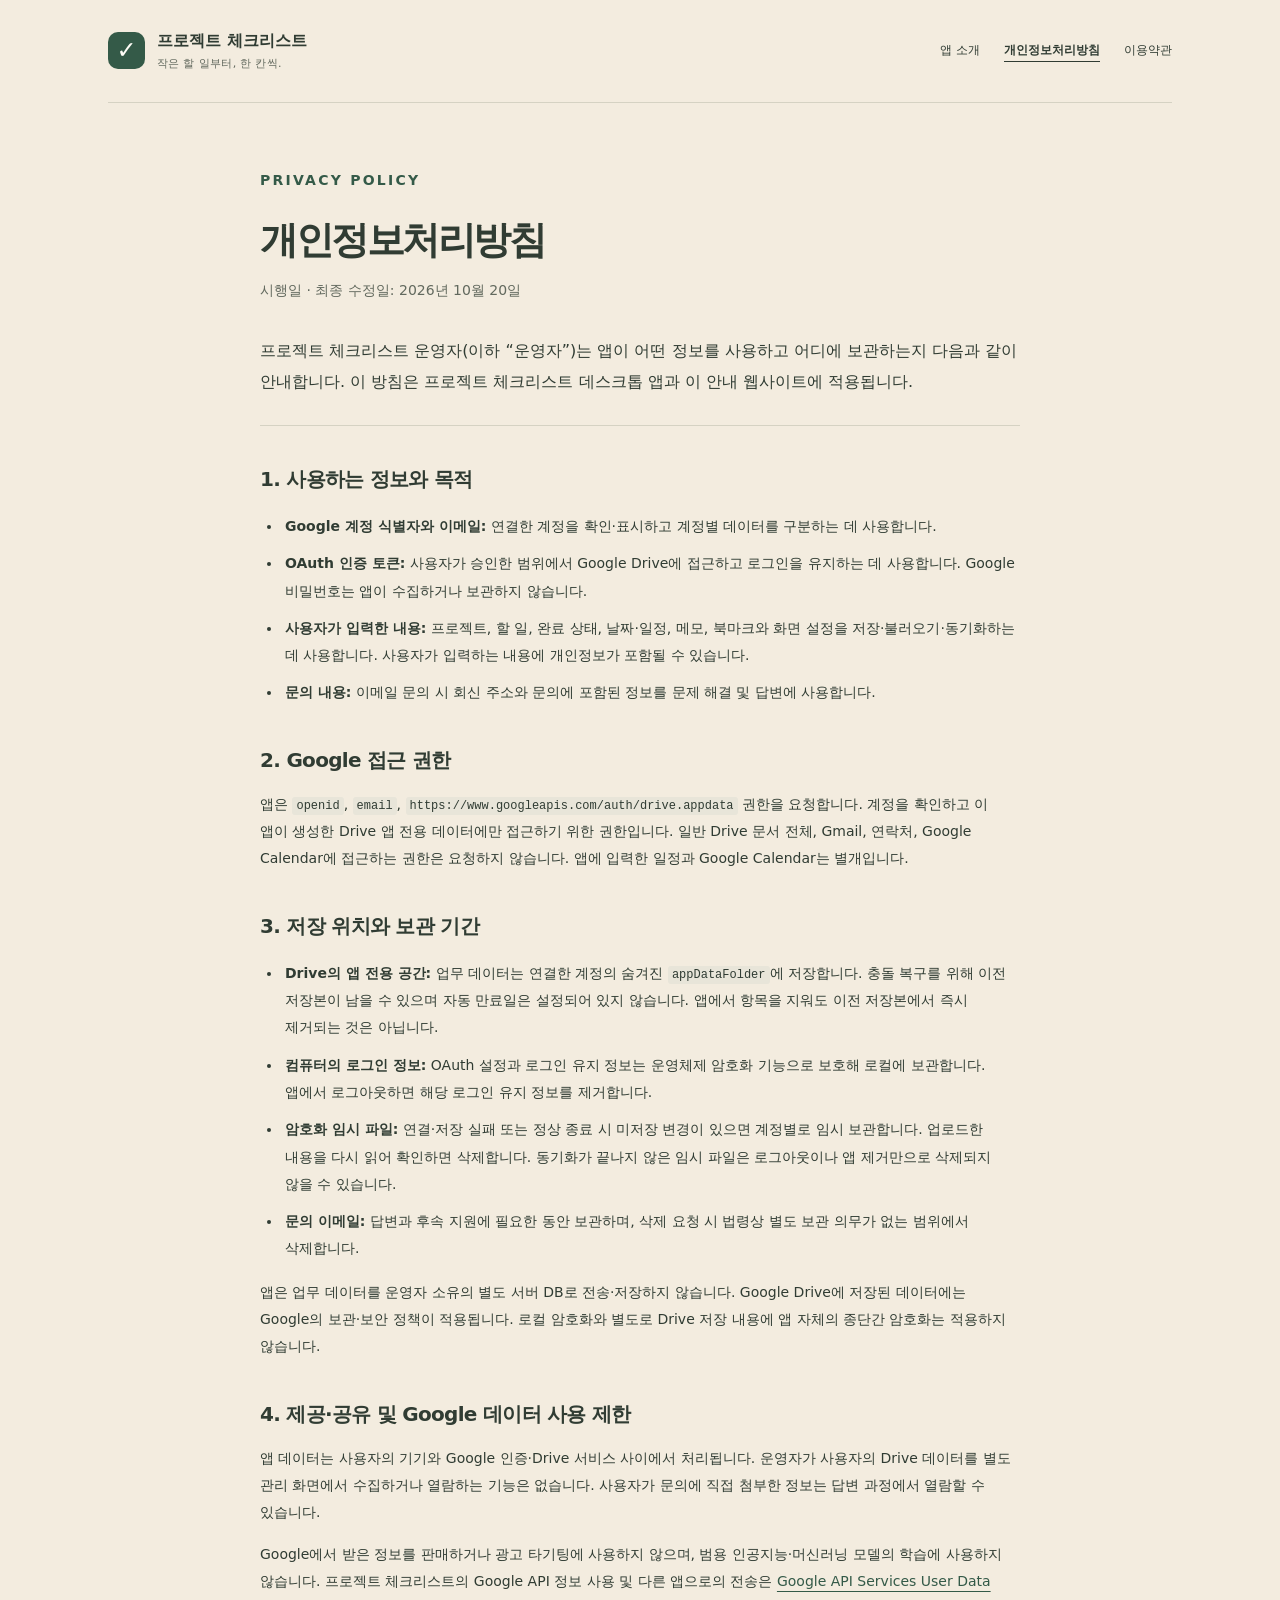
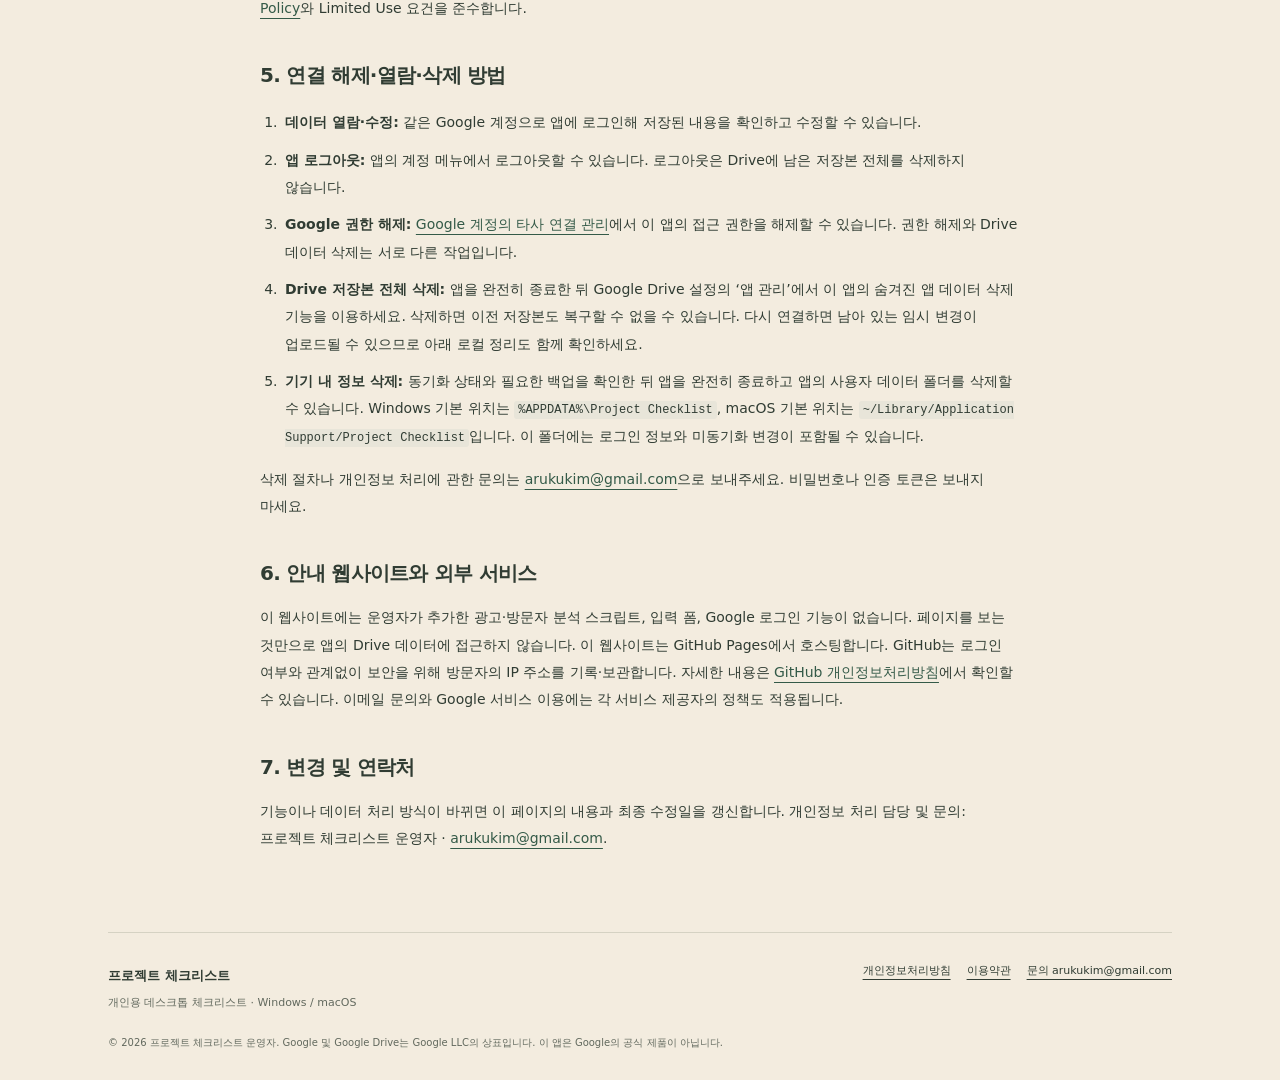
==== privacy.html @ 4e8a54cc "Publish Project Checklist app information and data policies" ====
<!doctype html>
<html lang="ko"><head><meta charset="utf-8"><meta name="viewport" content="width=device-width,initial-scale=1">
<title>개인정보처리방침 · 프로젝트 체크리스트</title><meta name="description" content="프로젝트 체크리스트의 Google 계정 연결, Drive 저장, 임시 파일과 데이터 삭제에 대한 안내.">
<meta name="theme-color" content="#f3ecdf"><link rel="icon" href="icon.svg" type="image/svg+xml">
<link rel="canonical" href="https://mandunoko.github.io/privacy.html"><link rel="stylesheet" href="style.css"></head>
<body><a class="skip" href="#main">본문으로 이동</a><div class="wrap">
<header><a class="brand" href="index.html"><span class="mark" aria-hidden="true">✓</span><span>프로젝트 체크리스트<small>작은 할 일부터, 한 칸씩.</small></span></a><nav aria-label="주 메뉴"><a href="index.html">앱 소개</a><a href="privacy.html" aria-current="page">개인정보처리방침</a><a href="terms.html">이용약관</a></nav></header>
<main id="main">
<article class="document"><p class="eyebrow">PRIVACY POLICY</p><h1>개인정보처리방침</h1><p class="document-meta">시행일 · 최종 수정일: 2026년 10월 20일</p><p class="intro">프로젝트 체크리스트 운영자(이하 “운영자”)는 앱이 어떤 정보를 사용하고 어디에 보관하는지 다음과 같이 안내합니다. 이 방침은 프로젝트 체크리스트 데스크톱 앱과 이 안내 웹사이트에 적용됩니다.</p>
<h2>1. 사용하는 정보와 목적</h2><ul><li><strong>Google 계정 식별자와 이메일:</strong> 연결한 계정을 확인·표시하고 계정별 데이터를 구분하는 데 사용합니다.</li><li><strong>OAuth 인증 토큰:</strong> 사용자가 승인한 범위에서 Google Drive에 접근하고 로그인을 유지하는 데 사용합니다. Google 비밀번호는 앱이 수집하거나 보관하지 않습니다.</li><li><strong>사용자가 입력한 내용:</strong> 프로젝트, 할 일, 완료 상태, 날짜·일정, 메모, 북마크와 화면 설정을 저장·불러오기·동기화하는 데 사용합니다. 사용자가 입력하는 내용에 개인정보가 포함될 수 있습니다.</li><li><strong>문의 내용:</strong> 이메일 문의 시 회신 주소와 문의에 포함된 정보를 문제 해결 및 답변에 사용합니다.</li></ul>
<h2>2. Google 접근 권한</h2><p>앱은 <code>openid</code>, <code>email</code>, <code>https://www.googleapis.com/auth/drive.appdata</code> 권한을 요청합니다. 계정을 확인하고 이 앱이 생성한 Drive 앱 전용 데이터에만 접근하기 위한 권한입니다. 일반 Drive 문서 전체, Gmail, 연락처, Google Calendar에 접근하는 권한은 요청하지 않습니다. 앱에 입력한 일정과 Google Calendar는 별개입니다.</p>
<h2>3. 저장 위치와 보관 기간</h2><ul><li><strong>Drive의 앱 전용 공간:</strong> 업무 데이터는 연결한 계정의 숨겨진 <code>appDataFolder</code>에 저장합니다. 충돌 복구를 위해 이전 저장본이 남을 수 있으며 자동 만료일은 설정되어 있지 않습니다. 앱에서 항목을 지워도 이전 저장본에서 즉시 제거되는 것은 아닙니다.</li><li><strong>컴퓨터의 로그인 정보:</strong> OAuth 설정과 로그인 유지 정보는 운영체제 암호화 기능으로 보호해 로컬에 보관합니다. 앱에서 로그아웃하면 해당 로그인 유지 정보를 제거합니다.</li><li><strong>암호화 임시 파일:</strong> 연결·저장 실패 또는 정상 종료 시 미저장 변경이 있으면 계정별로 임시 보관합니다. 업로드한 내용을 다시 읽어 확인하면 삭제합니다. 동기화가 끝나지 않은 임시 파일은 로그아웃이나 앱 제거만으로 삭제되지 않을 수 있습니다.</li><li><strong>문의 이메일:</strong> 답변과 후속 지원에 필요한 동안 보관하며, 삭제 요청 시 법령상 별도 보관 의무가 없는 범위에서 삭제합니다.</li></ul><p>앱은 업무 데이터를 운영자 소유의 별도 서버 DB로 전송·저장하지 않습니다. Google Drive에 저장된 데이터에는 Google의 보관·보안 정책이 적용됩니다. 로컬 암호화와 별도로 Drive 저장 내용에 앱 자체의 종단간 암호화는 적용하지 않습니다.</p>
<h2>4. 제공·공유 및 Google 데이터 사용 제한</h2><p>앱 데이터는 사용자의 기기와 Google 인증·Drive 서비스 사이에서 처리됩니다. 운영자가 사용자의 Drive 데이터를 별도 관리 화면에서 수집하거나 열람하는 기능은 없습니다. 사용자가 문의에 직접 첨부한 정보는 답변 과정에서 열람할 수 있습니다.</p><p>Google에서 받은 정보를 판매하거나 광고 타기팅에 사용하지 않으며, 범용 인공지능·머신러닝 모델의 학습에 사용하지 않습니다. 프로젝트 체크리스트의 Google API 정보 사용 및 다른 앱으로의 전송은 <a href="https://developers.google.com/terms/api-services-user-data-policy">Google API Services User Data Policy</a>와 Limited Use 요건을 준수합니다.</p>
<h2>5. 연결 해제·열람·삭제 방법</h2><ol><li><strong>데이터 열람·수정:</strong> 같은 Google 계정으로 앱에 로그인해 저장된 내용을 확인하고 수정할 수 있습니다.</li><li><strong>앱 로그아웃:</strong> 앱의 계정 메뉴에서 로그아웃할 수 있습니다. 로그아웃은 Drive에 남은 저장본 전체를 삭제하지 않습니다.</li><li><strong>Google 권한 해제:</strong> <a href="https://myaccount.google.com/connections">Google 계정의 타사 연결 관리</a>에서 이 앱의 접근 권한을 해제할 수 있습니다. 권한 해제와 Drive 데이터 삭제는 서로 다른 작업입니다.</li><li><strong>Drive 저장본 전체 삭제:</strong> 앱을 완전히 종료한 뒤 Google Drive 설정의 ‘앱 관리’에서 이 앱의 숨겨진 앱 데이터 삭제 기능을 이용하세요. 삭제하면 이전 저장본도 복구할 수 없을 수 있습니다. 다시 연결하면 남아 있는 임시 변경이 업로드될 수 있으므로 아래 로컬 정리도 함께 확인하세요.</li><li><strong>기기 내 정보 삭제:</strong> 동기화 상태와 필요한 백업을 확인한 뒤 앱을 완전히 종료하고 앱의 사용자 데이터 폴더를 삭제할 수 있습니다. Windows 기본 위치는 <code>%APPDATA%\Project Checklist</code>, macOS 기본 위치는 <code>~/Library/Application Support/Project Checklist</code>입니다. 이 폴더에는 로그인 정보와 미동기화 변경이 포함될 수 있습니다.</li></ol><p>삭제 절차나 개인정보 처리에 관한 문의는 <a href="mailto:arukukim@gmail.com">arukukim@gmail.com</a>으로 보내주세요. 비밀번호나 인증 토큰은 보내지 마세요.</p>
<h2>6. 안내 웹사이트와 외부 서비스</h2><p>이 웹사이트에는 운영자가 추가한 광고·방문자 분석 스크립트, 입력 폼, Google 로그인 기능이 없습니다. 페이지를 보는 것만으로 앱의 Drive 데이터에 접근하지 않습니다. 이 웹사이트는 GitHub Pages에서 호스팅합니다. GitHub는 로그인 여부와 관계없이 보안을 위해 방문자의 IP 주소를 기록·보관합니다. 자세한 내용은 <a href="https://docs.github.com/en/site-policy/privacy-policies/github-general-privacy-statement">GitHub 개인정보처리방침</a>에서 확인할 수 있습니다. 이메일 문의와 Google 서비스 이용에는 각 서비스 제공자의 정책도 적용됩니다.</p>
<h2>7. 변경 및 연락처</h2><p>기능이나 데이터 처리 방식이 바뀌면 이 페이지의 내용과 최종 수정일을 갱신합니다. 개인정보 처리 담당 및 문의: 프로젝트 체크리스트 운영자 · <a href="mailto:arukukim@gmail.com">arukukim@gmail.com</a>.</p></article>
</main>
<footer><div><strong>프로젝트 체크리스트</strong><p>개인용 데스크톱 체크리스트 · Windows / macOS</p></div><div class="footer-links"><a href="privacy.html">개인정보처리방침</a><a href="terms.html">이용약관</a><a href="mailto:arukukim@gmail.com">문의 arukukim@gmail.com</a></div><p class="fine">© 2026 프로젝트 체크리스트 운영자. Google 및 Google Drive는 Google LLC의 상표입니다. 이 앱은 Google의 공식 제품이 아닙니다.</p></footer>
</div></body></html>
---- style.css ----
:root{color-scheme:light;--paper:#f3ecdf;--ink:#303c33;--green:#345a48;--muted:#62695e;--line:#d5d2c3;--white:#fffdf7}*{box-sizing:border-box}html{scroll-behavior:smooth;scroll-padding-top:24px}body{margin:0;background:var(--paper);color:var(--ink);font-family:"Malgun Gothic","Apple SD Gothic Neo",system-ui,sans-serif;line-height:1.8;word-break:keep-all;overflow-wrap:anywhere}.wrap{max-width:1140px;margin:auto;padding:0 38px}a{color:inherit;text-underline-offset:5px}a:hover{color:var(--green)}a:focus-visible{outline:3px solid #9b5a21;outline-offset:5px}.skip{position:absolute;top:-100px;left:16px;background:white;padding:10px;z-index:10}.skip:focus{top:10px}header{display:flex;align-items:center;justify-content:space-between;gap:24px;padding:30px 0;border-bottom:1px solid var(--line)}.brand{display:flex;align-items:center;gap:12px;text-decoration:none;font-weight:750;line-height:1.4;flex-shrink:0}.brand small{display:block;font-size:11px;font-weight:400;letter-spacing:.03em;margin-top:4px;color:var(--muted)}.mark{display:grid;place-items:center;width:37px;height:37px;background:var(--green);color:var(--white);border-radius:10px;font-size:24px}nav{display:flex;gap:24px;font-size:12px}nav a{text-decoration:none}nav [aria-current]{font-weight:750;border-bottom:1px solid var(--ink)}.hero{display:grid;grid-template-columns:1.15fr 1fr;gap:70px;align-items:center;padding:85px 0 78px}.eyebrow{font-size:10px;letter-spacing:.16em;font-weight:750;color:var(--green);margin:0 0 20px}h1,h2,h3,p{margin-top:0}h1{font-size:58px;line-height:1.25;letter-spacing:-.065em;font-weight:700;margin-bottom:25px}h1 em{font-style:normal;color:var(--green)}.lead{font-size:16px;line-height:1.95;color:var(--muted);margin-bottom:28px}.button{display:inline-flex;gap:40px;align-items:center;background:var(--green);color:var(--white);padding:12px 19px;border-radius:6px;text-decoration:none;font-size:13px}.button:hover{background:#263f33;color:white}.caption{font-size:11px;color:var(--muted);margin:10px 0 0}.notepad{background:var(--white);border:2px solid var(--ink);border-radius:5px 3px 7px 2px;box-shadow:9px 10px 0 #dedccc;margin:0;transform:rotate(1deg);padding:20px 25px 15px}.paper-top{display:flex;justify-content:space-between;font-size:11px;color:var(--muted);border-bottom:1px solid var(--line);padding-bottom:12px}.paper-tab{font-size:11px;border-bottom:2px solid var(--green);width:52px;text-align:center;padding:8px 0}.notepad h2{font-size:20px;letter-spacing:-.04em;margin:24px 0 15px}.demo-list{list-style:none;padding:0;font-size:13px;line-height:2.8}.demo-list span{color:var(--green);margin-right:9px}.done{color:#858a7c}.memo{font-size:12px;margin:21px 0;padding:13px;border-left:2px solid #b2b98b;background:#f4f5e8;color:var(--muted)}figcaption{text-align:right;color:var(--muted);font-size:9px}.features{display:grid;grid-template-columns:repeat(3,1fr);gap:42px;padding:35px 0 56px;border-bottom:1px solid var(--line)}.number{font-size:11px;color:var(--green);display:block;margin-bottom:12px}.features h2{font-size:19px;margin-bottom:9px;letter-spacing:-.04em}.features p{font-size:13px;color:var(--muted);margin:0}.connection{padding:64px 0;display:grid;grid-template-columns:1fr 1fr;gap:70px;border-bottom:1px solid var(--line)}.connection h2,.storage h2{font-size:31px;line-height:1.5;letter-spacing:-.05em;margin-bottom:16px}.connection p,.storage p{font-size:13px;color:var(--muted)}.steps{margin:0;padding-left:25px}.steps li{padding:0 0 13px 7px}.steps li::marker{color:var(--green);font-weight:700;font-size:12px}.steps strong{font-size:14px}.steps p{margin:4px 0}.storage{padding:57px 0}.storage-grid{display:grid;grid-template-columns:1fr 1fr;gap:55px;margin:26px 0 15px}.storage h3{font-size:15px;margin-bottom:8px}.text-link{font-size:12px;color:var(--green)}.support{display:flex;justify-content:space-between;align-items:center;gap:20px;padding:26px 30px;background:#e4e7d8;border-radius:8px;margin-bottom:58px}.support h2{font-size:19px;letter-spacing:-.03em;margin-bottom:3px}.support p{font-size:12px;color:var(--muted);margin:0}.support a{font-size:13px}.document{max-width:760px;margin:64px auto 80px}.document h1{font-size:38px;line-height:1.4;margin-bottom:10px}.document-meta{font-size:12px;color:var(--muted);margin-bottom:30px}.document .intro{font-size:16px;border-bottom:1px solid var(--line);padding-bottom:28px;margin-bottom:34px}.document h2{font-size:20px;margin:35px 0 13px;letter-spacing:-.035em}.document p,.document li{font-size:14px;line-height:1.95}.document ul,.document ol{padding-left:22px}.document li{padding-left:3px;margin-bottom:10px}.document a{color:var(--green)}code{font-size:12px;background:#e8e5d9;padding:2px 4px;border-radius:3px;word-break:break-all}footer{border-top:1px solid var(--line);padding:28px 0 26px;display:grid;grid-template-columns:1fr auto;gap:15px}footer strong{font-size:13px}footer p{font-size:11px;color:var(--muted);margin:3px 0}.footer-links{display:flex;flex-wrap:wrap;justify-content:flex-end;align-items:start;gap:16px;font-size:11px}.fine{grid-column:1/-1;font-size:10px;max-width:850px}@media(max-width:800px){.wrap{padding:0 24px}header{align-items:flex-start;flex-direction:column;padding:22px 0;gap:20px}nav{gap:23px}.hero{gap:38px;padding:48px 0 55px;grid-template-columns:1fr 1fr}h1{font-size:43px}.lead{font-size:14px}.notepad{padding:15px}.features{gap:24px}.connection{gap:35px}.connection h2,.storage h2{font-size:26px}.support{padding:22px;align-items:flex-start;flex-direction:column}footer{grid-template-columns:1fr}.footer-links{justify-content:flex-start}}@media(max-width:580px){.wrap{padding:0 20px}.hero{grid-template-columns:1fr;gap:40px}h1{font-size:48px}.notepad{max-width:410px;width:calc(100% - 10px);justify-self:center;padding:20px}.features{grid-template-columns:1fr;gap:24px;padding-top:12px}.features article{display:grid;grid-template-columns:34px 1fr;gap:0 6px}.features .number{grid-row:1/3;margin:4px 0}.features h2{margin-bottom:4px}.features p{grid-column:2}.connection{grid-template-columns:1fr;gap:20px;padding:42px 0}.storage{padding:42px 0}.storage-grid{grid-template-columns:1fr;gap:12px}.document{margin-top:38px}.document h1{font-size:32px}.document h2{font-size:19px}.document p,.document li{font-size:14px}.footer-links{gap:10px 18px}.support{margin-bottom:40px}}@media(prefers-reduced-motion:reduce){html{scroll-behavior:auto}}
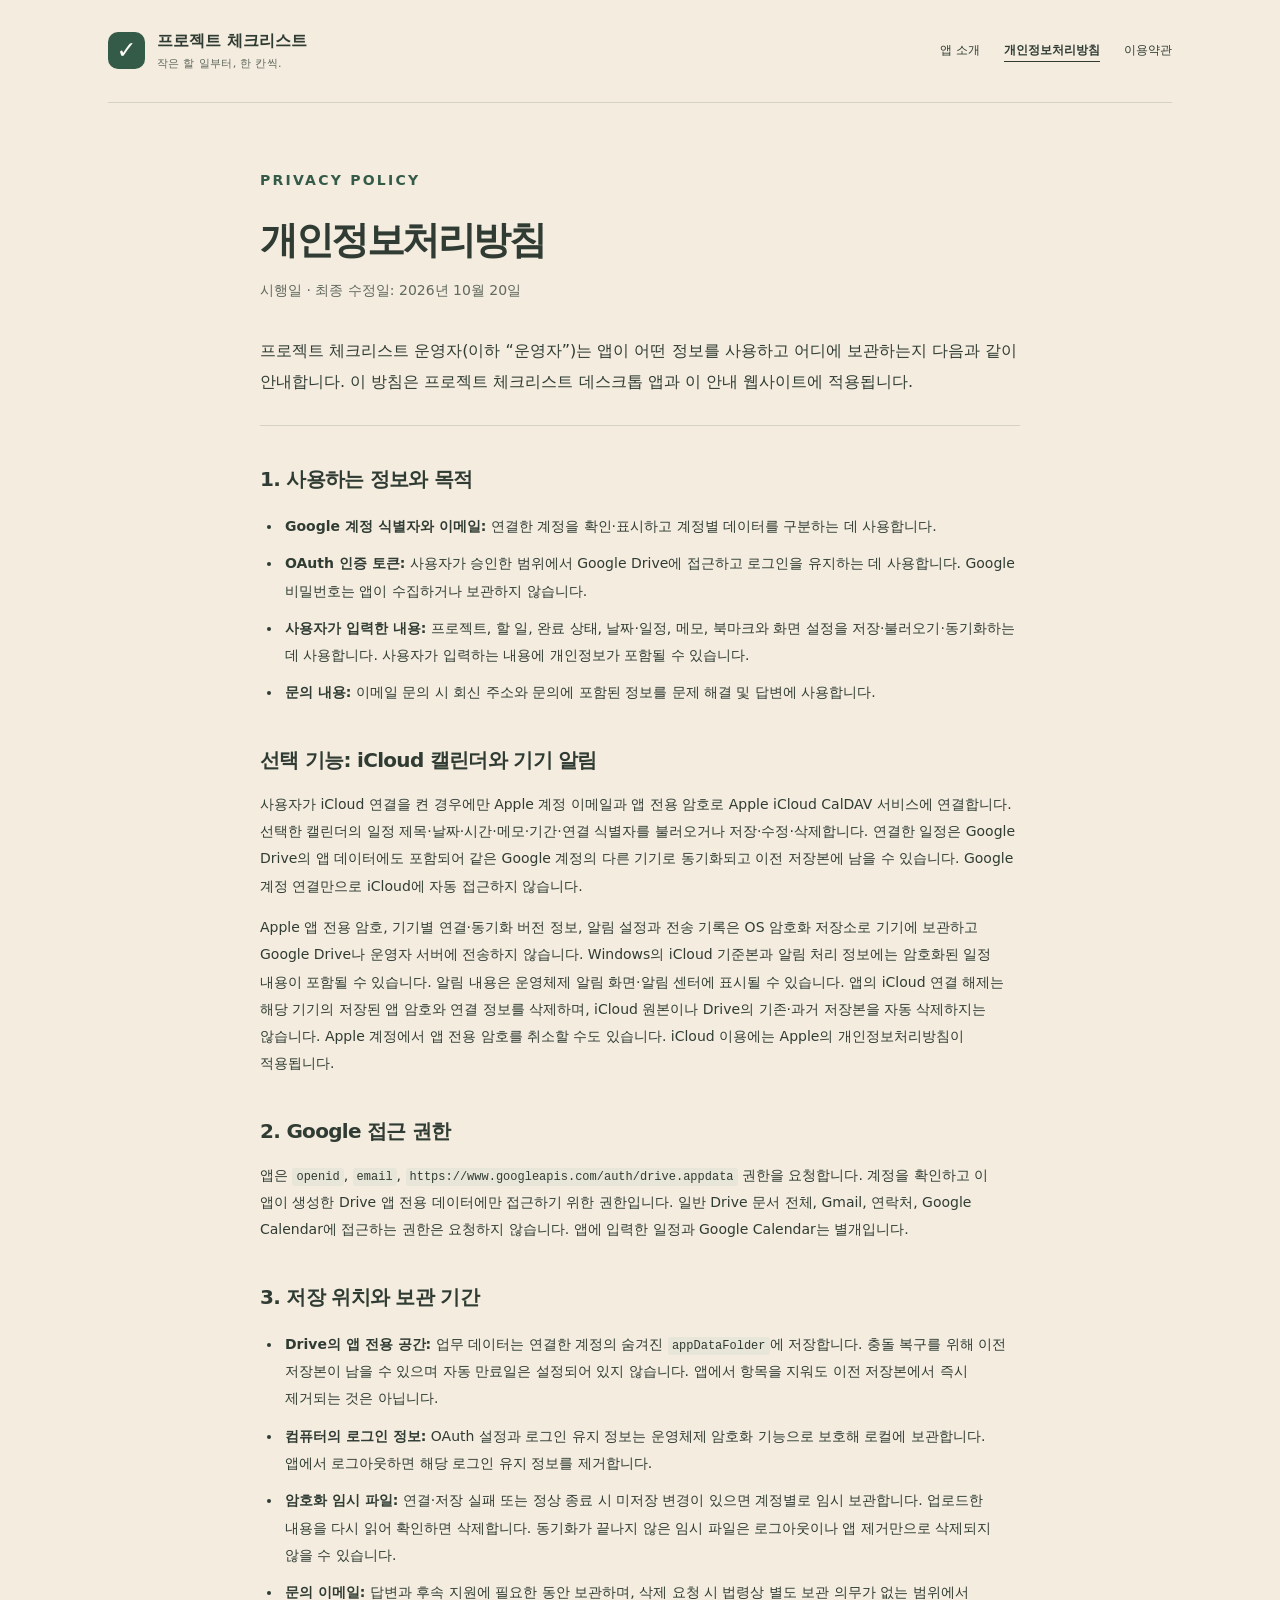
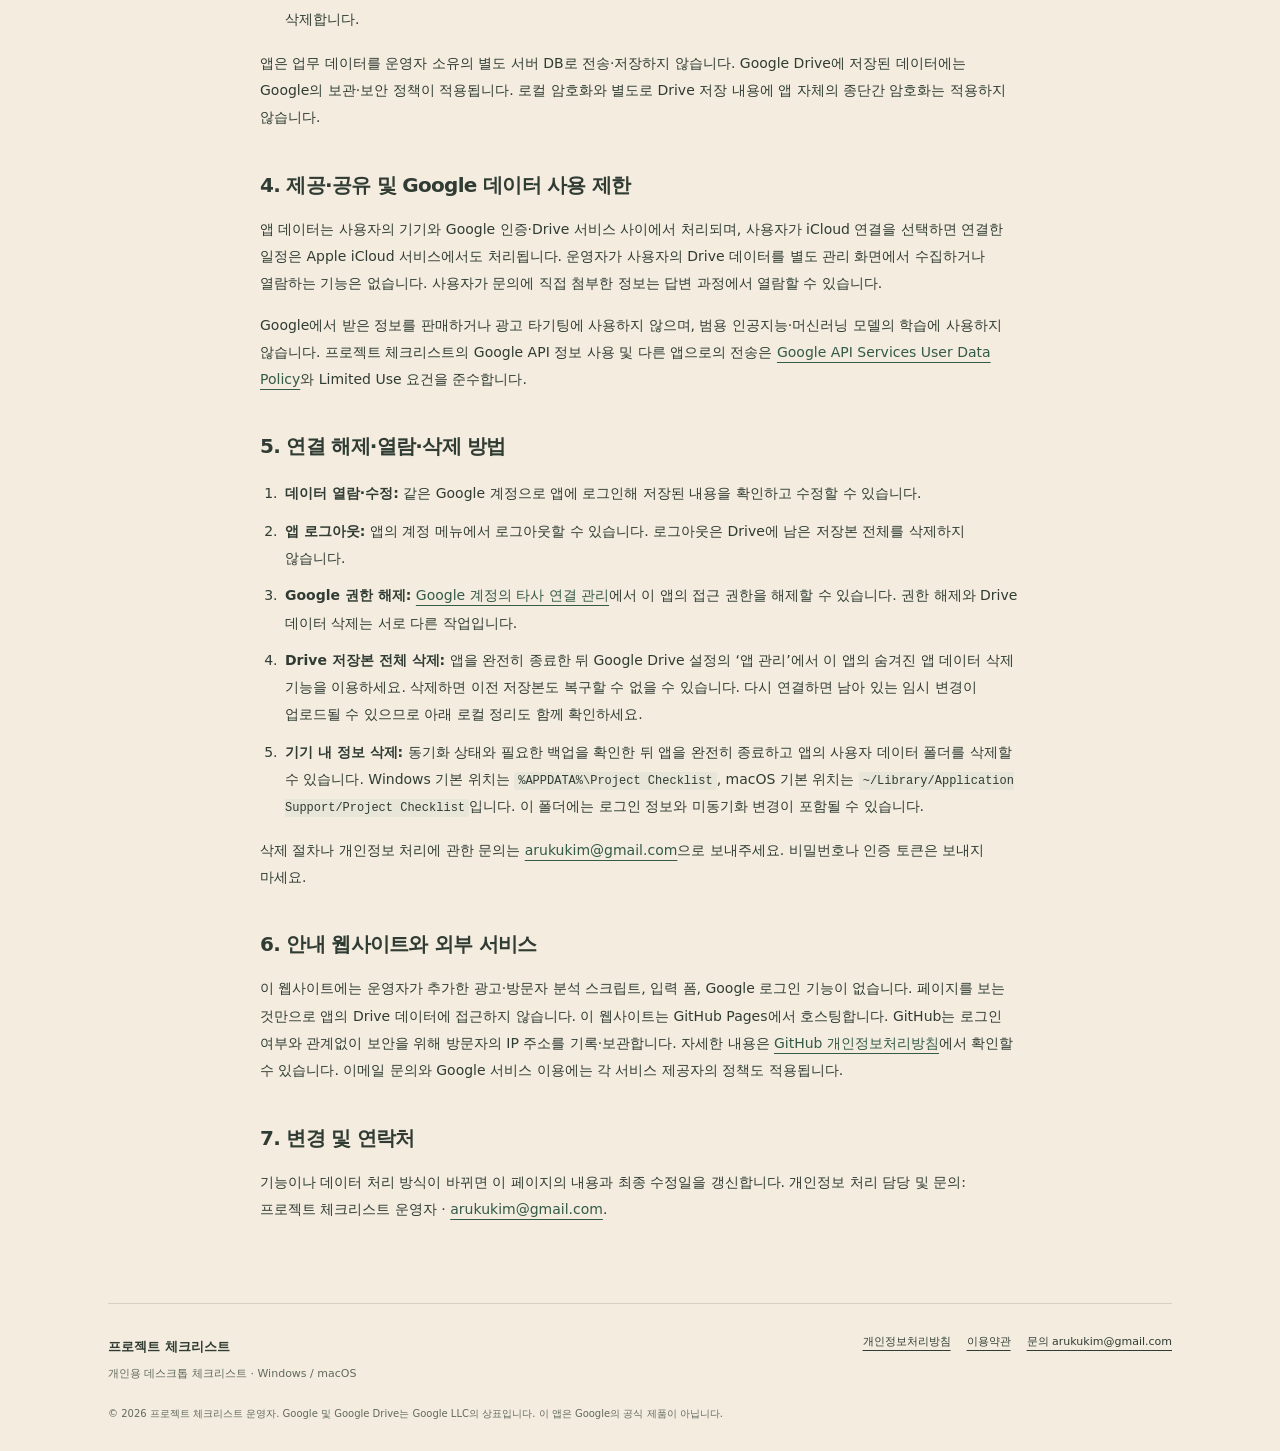
==== commit ba23c46d: "Publish Project Checklist app information and data policies" ====
--- a/privacy.html
+++ b/privacy.html
@@ -8,9 +8,9 @@
 <main id="main">
 <article class="document"><p class="eyebrow">PRIVACY POLICY</p><h1>개인정보처리방침</h1><p class="document-meta">시행일 · 최종 수정일: 2026년 10월 20일</p><p class="intro">프로젝트 체크리스트 운영자(이하 “운영자”)는 앱이 어떤 정보를 사용하고 어디에 보관하는지 다음과 같이 안내합니다. 이 방침은 프로젝트 체크리스트 데스크톱 앱과 이 안내 웹사이트에 적용됩니다.</p>
 <h2>1. 사용하는 정보와 목적</h2><ul><li><strong>Google 계정 식별자와 이메일:</strong> 연결한 계정을 확인·표시하고 계정별 데이터를 구분하는 데 사용합니다.</li><li><strong>OAuth 인증 토큰:</strong> 사용자가 승인한 범위에서 Google Drive에 접근하고 로그인을 유지하는 데 사용합니다. Google 비밀번호는 앱이 수집하거나 보관하지 않습니다.</li><li><strong>사용자가 입력한 내용:</strong> 프로젝트, 할 일, 완료 상태, 날짜·일정, 메모, 북마크와 화면 설정을 저장·불러오기·동기화하는 데 사용합니다. 사용자가 입력하는 내용에 개인정보가 포함될 수 있습니다.</li><li><strong>문의 내용:</strong> 이메일 문의 시 회신 주소와 문의에 포함된 정보를 문제 해결 및 답변에 사용합니다.</li></ul>
-<h2>2. Google 접근 권한</h2><p>앱은 <code>openid</code>, <code>email</code>, <code>https://www.googleapis.com/auth/drive.appdata</code> 권한을 요청합니다. 계정을 확인하고 이 앱이 생성한 Drive 앱 전용 데이터에만 접근하기 위한 권한입니다. 일반 Drive 문서 전체, Gmail, 연락처, Google Calendar에 접근하는 권한은 요청하지 않습니다. 앱에 입력한 일정과 Google Calendar는 별개입니다.</p>
+<h2>선택 기능: iCloud 캘린더와 기기 알림</h2><p>사용자가 iCloud 연결을 켠 경우에만 Apple 계정 이메일과 앱 전용 암호로 Apple iCloud CalDAV 서비스에 연결합니다. 선택한 캘린더의 일정 제목·날짜·시간·메모·기간·연결 식별자를 불러오거나 저장·수정·삭제합니다. 연결한 일정은 Google Drive의 앱 데이터에도 포함되어 같은 Google 계정의 다른 기기로 동기화되고 이전 저장본에 남을 수 있습니다. Google 계정 연결만으로 iCloud에 자동 접근하지 않습니다.</p><p>Apple 앱 전용 암호, 기기별 연결·동기화 버전 정보, 알림 설정과 전송 기록은 OS 암호화 저장소로 기기에 보관하고 Google Drive나 운영자 서버에 전송하지 않습니다. Windows의 iCloud 기준본과 알림 처리 정보에는 암호화된 일정 내용이 포함될 수 있습니다. 알림 내용은 운영체제 알림 화면·알림 센터에 표시될 수 있습니다. 앱의 iCloud 연결 해제는 해당 기기의 저장된 앱 암호와 연결 정보를 삭제하며, iCloud 원본이나 Drive의 기존·과거 저장본을 자동 삭제하지는 않습니다. Apple 계정에서 앱 전용 암호를 취소할 수도 있습니다. iCloud 이용에는 Apple의 개인정보처리방침이 적용됩니다.</p><h2>2. Google 접근 권한</h2><p>앱은 <code>openid</code>, <code>email</code>, <code>https://www.googleapis.com/auth/drive.appdata</code> 권한을 요청합니다. 계정을 확인하고 이 앱이 생성한 Drive 앱 전용 데이터에만 접근하기 위한 권한입니다. 일반 Drive 문서 전체, Gmail, 연락처, Google Calendar에 접근하는 권한은 요청하지 않습니다. 앱에 입력한 일정과 Google Calendar는 별개입니다.</p>
 <h2>3. 저장 위치와 보관 기간</h2><ul><li><strong>Drive의 앱 전용 공간:</strong> 업무 데이터는 연결한 계정의 숨겨진 <code>appDataFolder</code>에 저장합니다. 충돌 복구를 위해 이전 저장본이 남을 수 있으며 자동 만료일은 설정되어 있지 않습니다. 앱에서 항목을 지워도 이전 저장본에서 즉시 제거되는 것은 아닙니다.</li><li><strong>컴퓨터의 로그인 정보:</strong> OAuth 설정과 로그인 유지 정보는 운영체제 암호화 기능으로 보호해 로컬에 보관합니다. 앱에서 로그아웃하면 해당 로그인 유지 정보를 제거합니다.</li><li><strong>암호화 임시 파일:</strong> 연결·저장 실패 또는 정상 종료 시 미저장 변경이 있으면 계정별로 임시 보관합니다. 업로드한 내용을 다시 읽어 확인하면 삭제합니다. 동기화가 끝나지 않은 임시 파일은 로그아웃이나 앱 제거만으로 삭제되지 않을 수 있습니다.</li><li><strong>문의 이메일:</strong> 답변과 후속 지원에 필요한 동안 보관하며, 삭제 요청 시 법령상 별도 보관 의무가 없는 범위에서 삭제합니다.</li></ul><p>앱은 업무 데이터를 운영자 소유의 별도 서버 DB로 전송·저장하지 않습니다. Google Drive에 저장된 데이터에는 Google의 보관·보안 정책이 적용됩니다. 로컬 암호화와 별도로 Drive 저장 내용에 앱 자체의 종단간 암호화는 적용하지 않습니다.</p>
-<h2>4. 제공·공유 및 Google 데이터 사용 제한</h2><p>앱 데이터는 사용자의 기기와 Google 인증·Drive 서비스 사이에서 처리됩니다. 운영자가 사용자의 Drive 데이터를 별도 관리 화면에서 수집하거나 열람하는 기능은 없습니다. 사용자가 문의에 직접 첨부한 정보는 답변 과정에서 열람할 수 있습니다.</p><p>Google에서 받은 정보를 판매하거나 광고 타기팅에 사용하지 않으며, 범용 인공지능·머신러닝 모델의 학습에 사용하지 않습니다. 프로젝트 체크리스트의 Google API 정보 사용 및 다른 앱으로의 전송은 <a href="https://developers.google.com/terms/api-services-user-data-policy">Google API Services User Data Policy</a>와 Limited Use 요건을 준수합니다.</p>
+<h2>4. 제공·공유 및 Google 데이터 사용 제한</h2><p>앱 데이터는 사용자의 기기와 Google 인증·Drive 서비스 사이에서 처리되며, 사용자가 iCloud 연결을 선택하면 연결한 일정은 Apple iCloud 서비스에서도 처리됩니다. 운영자가 사용자의 Drive 데이터를 별도 관리 화면에서 수집하거나 열람하는 기능은 없습니다. 사용자가 문의에 직접 첨부한 정보는 답변 과정에서 열람할 수 있습니다.</p><p>Google에서 받은 정보를 판매하거나 광고 타기팅에 사용하지 않으며, 범용 인공지능·머신러닝 모델의 학습에 사용하지 않습니다. 프로젝트 체크리스트의 Google API 정보 사용 및 다른 앱으로의 전송은 <a href="https://developers.google.com/terms/api-services-user-data-policy">Google API Services User Data Policy</a>와 Limited Use 요건을 준수합니다.</p>
 <h2>5. 연결 해제·열람·삭제 방법</h2><ol><li><strong>데이터 열람·수정:</strong> 같은 Google 계정으로 앱에 로그인해 저장된 내용을 확인하고 수정할 수 있습니다.</li><li><strong>앱 로그아웃:</strong> 앱의 계정 메뉴에서 로그아웃할 수 있습니다. 로그아웃은 Drive에 남은 저장본 전체를 삭제하지 않습니다.</li><li><strong>Google 권한 해제:</strong> <a href="https://myaccount.google.com/connections">Google 계정의 타사 연결 관리</a>에서 이 앱의 접근 권한을 해제할 수 있습니다. 권한 해제와 Drive 데이터 삭제는 서로 다른 작업입니다.</li><li><strong>Drive 저장본 전체 삭제:</strong> 앱을 완전히 종료한 뒤 Google Drive 설정의 ‘앱 관리’에서 이 앱의 숨겨진 앱 데이터 삭제 기능을 이용하세요. 삭제하면 이전 저장본도 복구할 수 없을 수 있습니다. 다시 연결하면 남아 있는 임시 변경이 업로드될 수 있으므로 아래 로컬 정리도 함께 확인하세요.</li><li><strong>기기 내 정보 삭제:</strong> 동기화 상태와 필요한 백업을 확인한 뒤 앱을 완전히 종료하고 앱의 사용자 데이터 폴더를 삭제할 수 있습니다. Windows 기본 위치는 <code>%APPDATA%\Project Checklist</code>, macOS 기본 위치는 <code>~/Library/Application Support/Project Checklist</code>입니다. 이 폴더에는 로그인 정보와 미동기화 변경이 포함될 수 있습니다.</li></ol><p>삭제 절차나 개인정보 처리에 관한 문의는 <a href="mailto:arukukim@gmail.com">arukukim@gmail.com</a>으로 보내주세요. 비밀번호나 인증 토큰은 보내지 마세요.</p>
 <h2>6. 안내 웹사이트와 외부 서비스</h2><p>이 웹사이트에는 운영자가 추가한 광고·방문자 분석 스크립트, 입력 폼, Google 로그인 기능이 없습니다. 페이지를 보는 것만으로 앱의 Drive 데이터에 접근하지 않습니다. 이 웹사이트는 GitHub Pages에서 호스팅합니다. GitHub는 로그인 여부와 관계없이 보안을 위해 방문자의 IP 주소를 기록·보관합니다. 자세한 내용은 <a href="https://docs.github.com/en/site-policy/privacy-policies/github-general-privacy-statement">GitHub 개인정보처리방침</a>에서 확인할 수 있습니다. 이메일 문의와 Google 서비스 이용에는 각 서비스 제공자의 정책도 적용됩니다.</p>
 <h2>7. 변경 및 연락처</h2><p>기능이나 데이터 처리 방식이 바뀌면 이 페이지의 내용과 최종 수정일을 갱신합니다. 개인정보 처리 담당 및 문의: 프로젝트 체크리스트 운영자 · <a href="mailto:arukukim@gmail.com">arukukim@gmail.com</a>.</p></article>
